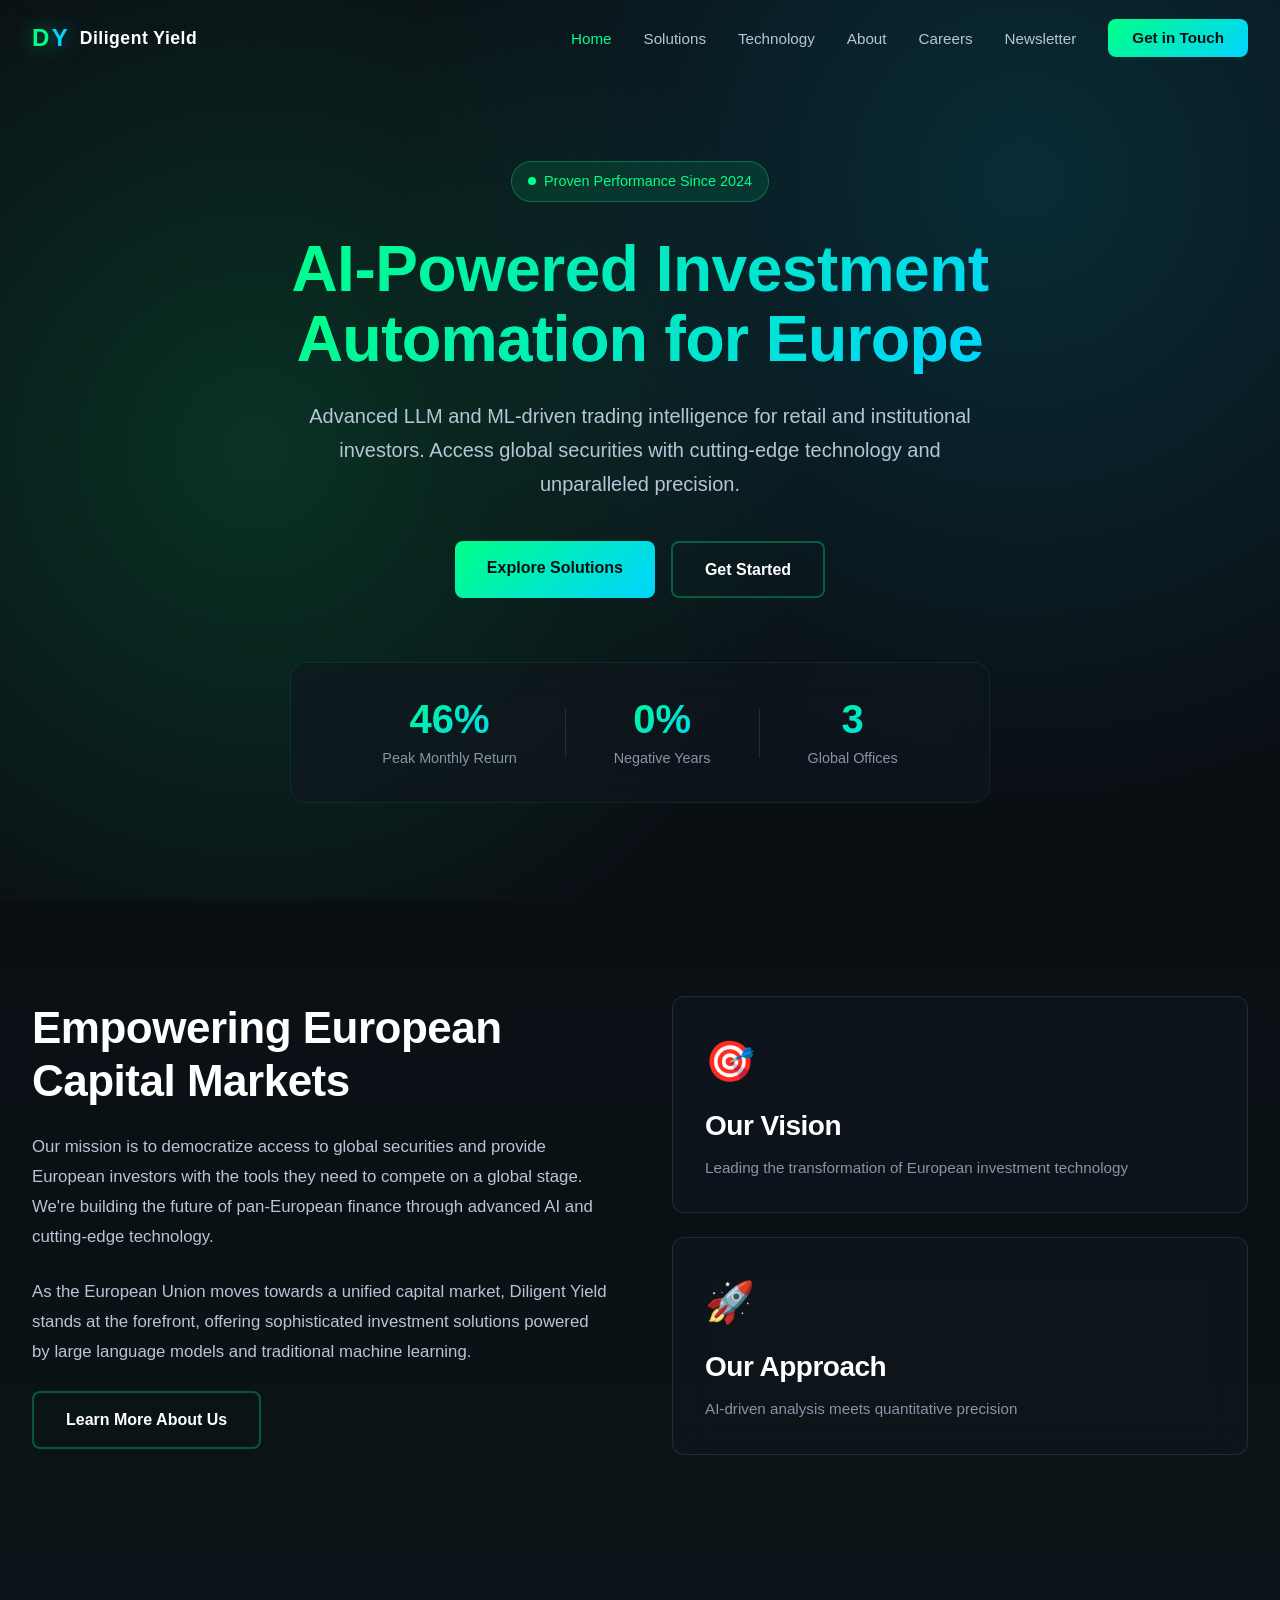
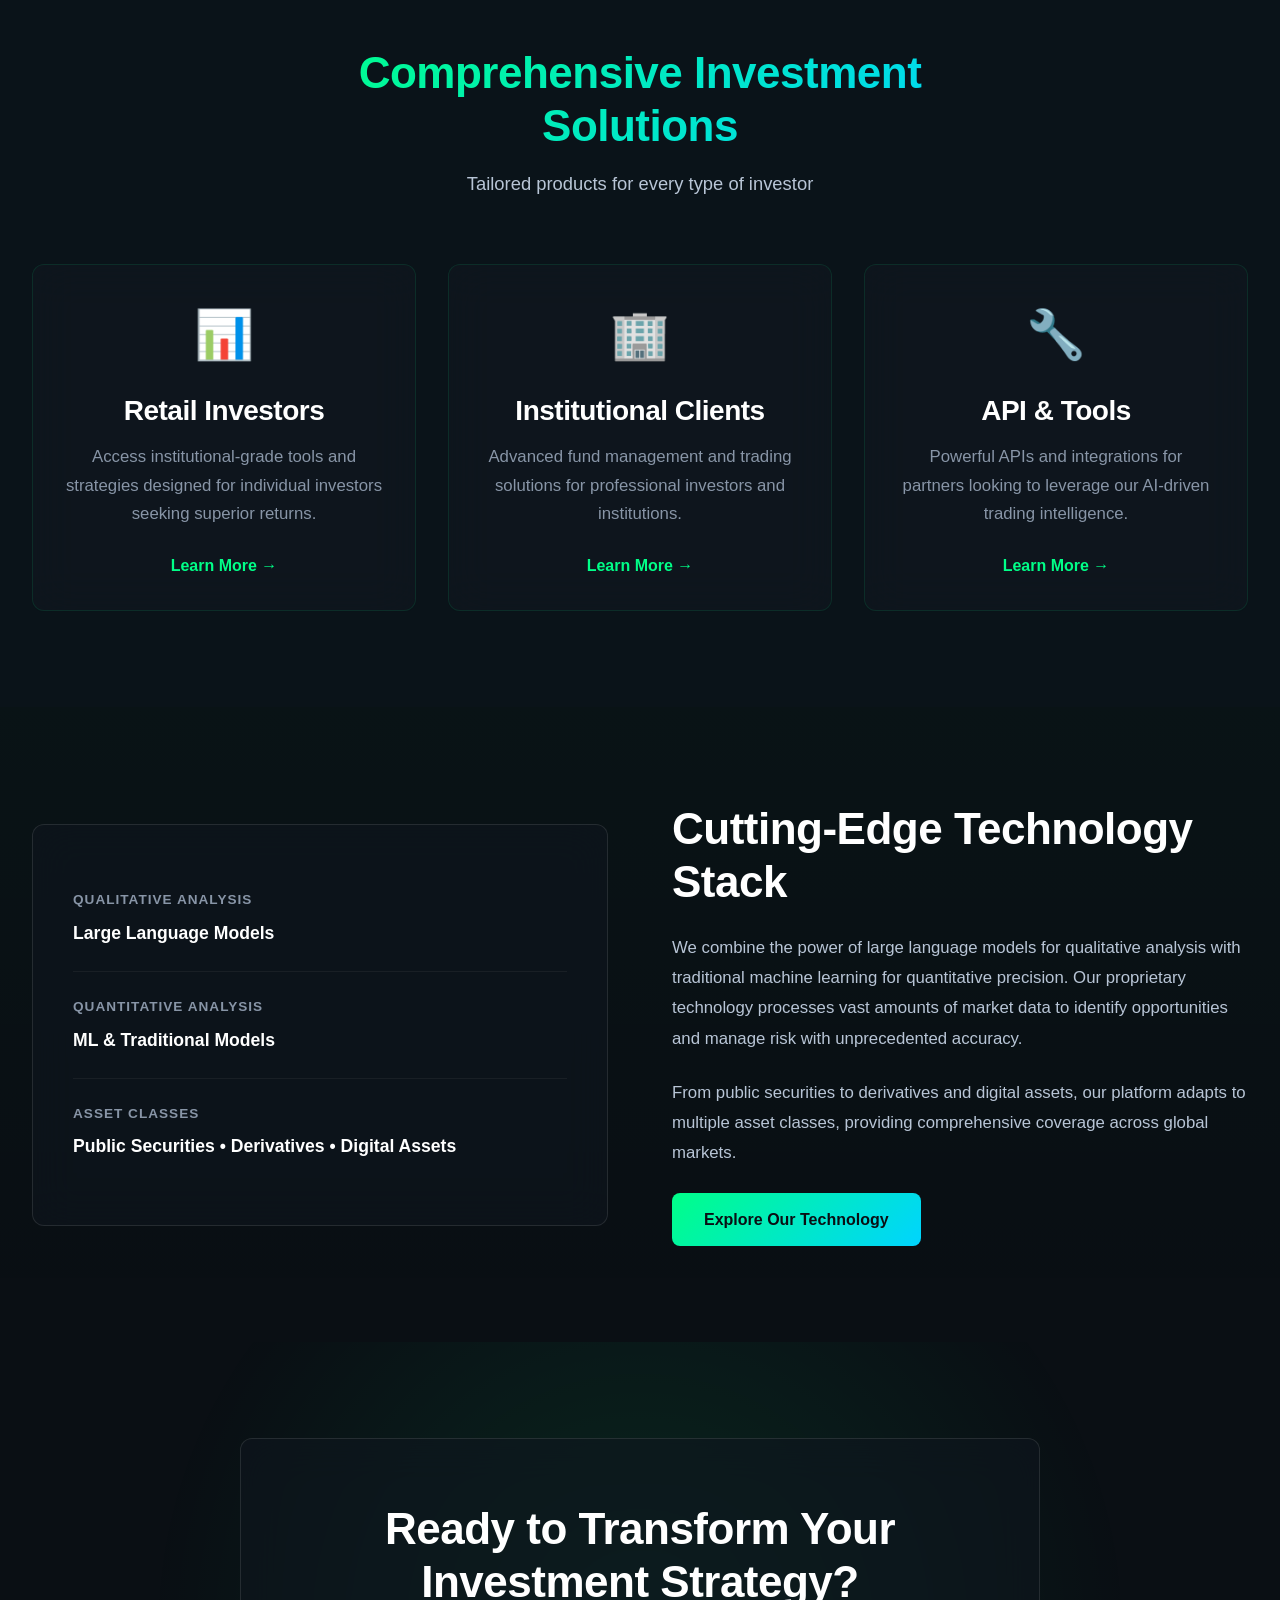
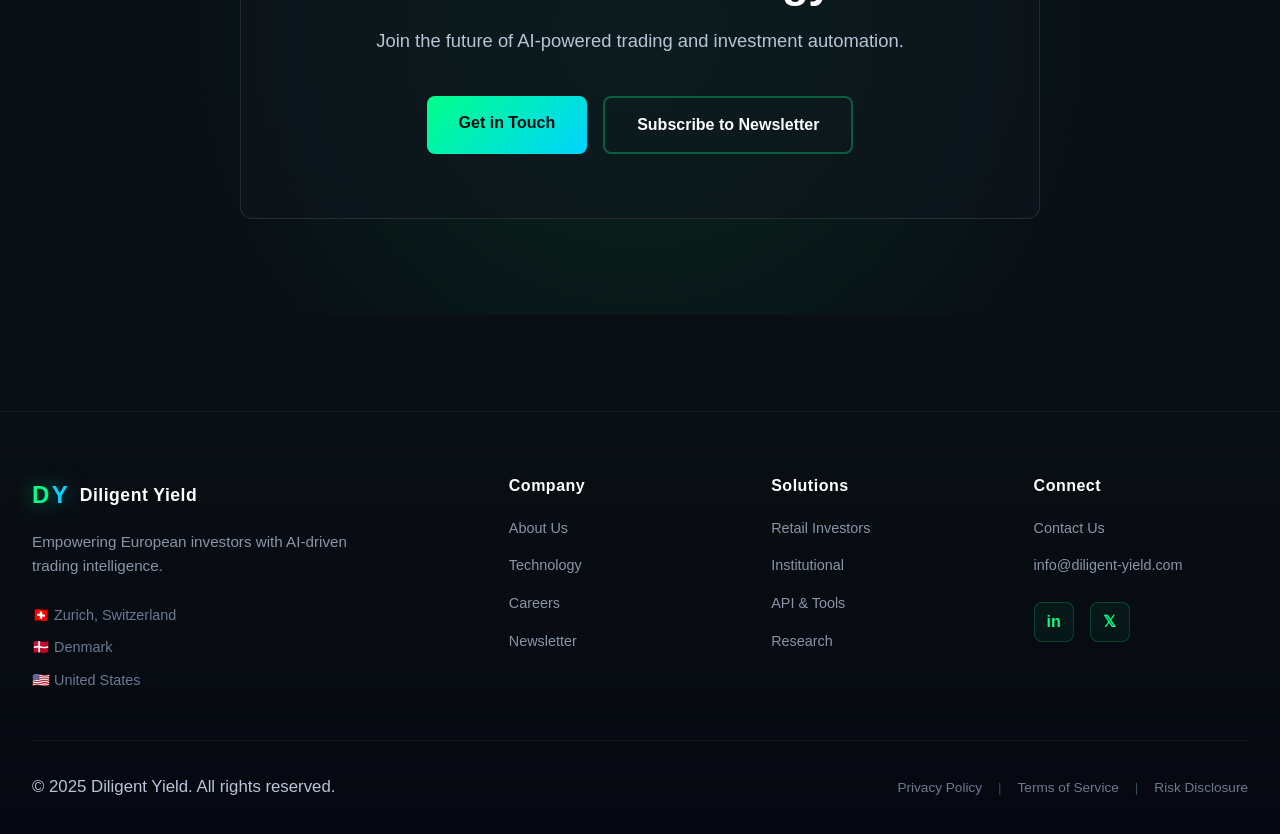
==== index.html @ 8ba4426b "start, basic files looking nice" ====
<!DOCTYPE html>
<html lang="en">
<head>
  <meta charset="UTF-8">
  <meta name="viewport" content="width=device-width, initial-scale=1.0">
  <meta name="description" content="Diligent Yield - AI-driven investment automation for European investors. Advanced LLM and ML-powered trading solutions.">
  <title>Diligent Yield | AI-Powered Investment Automation</title>
  
  <!-- CSS -->
  <link rel="stylesheet" href="assets/css/main.css">
  <link rel="stylesheet" href="assets/css/navbar.css">
  <link rel="stylesheet" href="assets/css/footer.css">
  <link rel="stylesheet" href="assets/css/home.css">
</head>
<body>
  
  <!-- Navbar -->
  <nav class="navbar" id="navbar">
    <div class="nav-container">
      <a href="index.html" class="nav-logo">
        <div class="logo-icon">
          <span class="logo-d">D</span>
          <span class="logo-y">Y</span>
        </div>
        <span class="logo-text">Diligent Yield</span>
      </a>
      
      <button class="nav-toggle" id="navToggle" aria-label="Toggle navigation">
        <span class="hamburger"></span>
        <span class="hamburger"></span>
        <span class="hamburger"></span>
      </button>
      
      <ul class="nav-menu" id="navMenu">
        <li class="nav-item">
          <a href="index.html" class="nav-link">Home</a>
        </li>
        <li class="nav-item">
          <a href="solutions.html" class="nav-link">Solutions</a>
        </li>
        <li class="nav-item">
          <a href="technology.html" class="nav-link">Technology</a>
        </li>
        <li class="nav-item">
          <a href="about.html" class="nav-link">About</a>
        </li>
        <li class="nav-item">
          <a href="careers.html" class="nav-link">Careers</a>
        </li>
        <li class="nav-item">
          <a href="newsletter.html" class="nav-link">Newsletter</a>
        </li>
        <li class="nav-item">
          <a href="contact.html" class="nav-link nav-link-cta">Get in Touch</a>
        </li>
      </ul>
    </div>
  </nav>

  <!-- Hero Section -->
  <section class="hero">
    <div class="hero-bg"></div>
    <div class="container">
      <div class="hero-content">
        <div class="hero-badge">
          <span class="badge-dot"></span>
          Proven Performance Since 2024
        </div>
        <h1 class="hero-title">
          AI-Powered Investment<br>
          <span class="gradient-text">Automation for Europe</span>
        </h1>
        <p class="hero-description">
          Advanced LLM and ML-driven trading intelligence for retail and institutional investors. 
          Access global securities with cutting-edge technology and unparalleled precision.
        </p>
        <div class="hero-cta">
          <a href="solutions.html" class="btn btn-primary">Explore Solutions</a>
          <a href="contact.html" class="btn btn-secondary">Get Started</a>
        </div>
        
        <div class="hero-stats">
          <div class="stat-item">
            <div class="stat-value" data-target="100">0</div>
            <div class="stat-label">Peak Monthly Return</div>
          </div>
          <div class="stat-divider"></div>
          <div class="stat-item">
            <div class="stat-value" data-target="0">0</div>
            <div class="stat-label">Negative Years</div>
          </div>
          <div class="stat-divider"></div>
          <div class="stat-item">
            <div class="stat-value">3</div>
            <div class="stat-label">Global Offices</div>
          </div>
        </div>
      </div>
    </div>
  </section>

  <!-- Mission Section -->
  <section class="section mission-section">
    <div class="container">
      <div class="mission-grid">
        <div class="mission-content">
          <h2>Empowering European Capital Markets</h2>
          <p>
            Our mission is to democratize access to global securities and provide European investors 
            with the tools they need to compete on a global stage. We're building the future of 
            pan-European finance through advanced AI and cutting-edge technology.
          </p>
          <p>
            As the European Union moves towards a unified capital market, Diligent Yield stands 
            at the forefront, offering sophisticated investment solutions powered by large language 
            models and traditional machine learning.
          </p>
          <a href="about.html" class="btn btn-secondary">Learn More About Us</a>
        </div>
        <div class="mission-visual">
          <div class="visual-card glass">
            <div class="card-icon">🎯</div>
            <h3>Our Vision</h3>
            <p>Leading the transformation of European investment technology</p>
          </div>
          <div class="visual-card glass">
            <div class="card-icon">🚀</div>
            <h3>Our Approach</h3>
            <p>AI-driven analysis meets quantitative precision</p>
          </div>
        </div>
      </div>
    </div>
  </section>

  <!-- Solutions Overview -->
  <section class="section solutions-overview">
    <div class="container">
      <div class="section-header">
        <h2 class="gradient-text">Comprehensive Investment Solutions</h2>
        <p>Tailored products for every type of investor</p>
      </div>
      
      <div class="grid grid-3 solutions-grid">
        <div class="card solution-card">
          <div class="solution-icon">📊</div>
          <h3>Retail Investors</h3>
          <p>Access institutional-grade tools and strategies designed for individual investors seeking superior returns.</p>
          <a href="solutions.html#retail" class="solution-link">Learn More →</a>
        </div>
        
        <div class="card solution-card">
          <div class="solution-icon">🏢</div>
          <h3>Institutional Clients</h3>
          <p>Advanced fund management and trading solutions for professional investors and institutions.</p>
          <a href="solutions.html#institutional" class="solution-link">Learn More →</a>
        </div>
        
        <div class="card solution-card">
          <div class="solution-icon">🔧</div>
          <h3>API & Tools</h3>
          <p>Powerful APIs and integrations for partners looking to leverage our AI-driven trading intelligence.</p>
          <a href="solutions.html#api" class="solution-link">Learn More →</a>
        </div>
      </div>
    </div>
  </section>

  <!-- Technology Highlight -->
  <section class="section tech-section">
    <div class="container">
      <div class="tech-grid">
        <div class="tech-visual">
          <div class="tech-stack glass">
            <div class="stack-item">
              <span class="stack-label">Qualitative Analysis</span>
              <span class="stack-tech">Large Language Models</span>
            </div>
            <div class="stack-item">
              <span class="stack-label">Quantitative Analysis</span>
              <span class="stack-tech">ML & Traditional Models</span>
            </div>
            <div class="stack-item">
              <span class="stack-label">Asset Classes</span>
              <span class="stack-tech">Public Securities • Derivatives • Digital Assets</span>
            </div>
          </div>
        </div>
        <div class="tech-content">
          <h2>Cutting-Edge Technology Stack</h2>
          <p>
            We combine the power of large language models for qualitative analysis with traditional 
            machine learning for quantitative precision. Our proprietary technology processes vast 
            amounts of market data to identify opportunities and manage risk with unprecedented accuracy.
          </p>
          <p>
            From public securities to derivatives and digital assets, our platform adapts to multiple 
            asset classes, providing comprehensive coverage across global markets.
          </p>
          <a href="technology.html" class="btn btn-primary">Explore Our Technology</a>
        </div>
      </div>
    </div>
  </section>

  <!-- CTA Section -->
  <section class="section cta-section">
    <div class="container">
      <div class="cta-card glass">
        <h2>Ready to Transform Your Investment Strategy?</h2>
        <p>Join the future of AI-powered trading and investment automation.</p>
        <div class="cta-buttons">
          <a href="contact.html" class="btn btn-primary">Get in Touch</a>
          <a href="newsletter.html" class="btn btn-secondary">Subscribe to Newsletter</a>
        </div>
      </div>
    </div>
  </section>

  <!-- Footer -->
  <footer class="footer">
    <div class="footer-container">
      <div class="footer-grid">
        <div class="footer-column footer-brand">
          <div class="footer-logo">
            <div class="logo-icon">
              <span class="logo-d">D</span>
              <span class="logo-y">Y</span>
            </div>
            <span class="logo-text">Diligent Yield</span>
          </div>
          <p class="footer-tagline">Empowering European investors with AI-driven trading intelligence.</p>
          <div class="footer-locations">
            <p>🇨🇭 Zurich, Switzerland</p>
            <p>🇩🇰 Denmark</p>
            <p>🇺🇸 United States</p>
          </div>
        </div>
        
        <div class="footer-column">
          <h4 class="footer-heading">Company</h4>
          <ul class="footer-links">
            <li><a href="about.html">About Us</a></li>
            <li><a href="technology.html">Technology</a></li>
            <li><a href="careers.html">Careers</a></li>
            <li><a href="newsletter.html">Newsletter</a></li>
          </ul>
        </div>
        
        <div class="footer-column">
          <h4 class="footer-heading">Solutions</h4>
          <ul class="footer-links">
            <li><a href="solutions.html#retail">Retail Investors</a></li>
            <li><a href="solutions.html#institutional">Institutional</a></li>
            <li><a href="solutions.html#api">API & Tools</a></li>
            <li><a href="solutions.html#research">Research</a></li>
          </ul>
        </div>
        
        <div class="footer-column">
          <h4 class="footer-heading">Connect</h4>
          <ul class="footer-links">
            <li><a href="contact.html">Contact Us</a></li>
            <li><a href="mailto:info@diligent-yield.com">info@diligent-yield.com</a></li>
          </ul>
          <div class="footer-social">
            <a href="#" aria-label="LinkedIn" class="social-link">in</a>
            <a href="#" aria-label="Twitter" class="social-link">𝕏</a>
          </div>
        </div>
      </div>
      
      <div class="footer-bottom">
        <p>&copy; 2025 Diligent Yield. All rights reserved.</p>
        <div class="footer-legal">
          <a href="#">Privacy Policy</a>
          <span class="separator">|</span>
          <a href="#">Terms of Service</a>
          <span class="separator">|</span>
          <a href="#">Risk Disclosure</a>
        </div>
      </div>
    </div>
  </footer>

  <!-- JavaScript -->
  <script src="assets/js/navbar.js"></script>
  <script src="assets/js/animations.js"></script>
</body>
</html>
---- assets/css/main.css ----
/* Global Styles */
* {
  margin: 0;
  padding: 0;
  box-sizing: border-box;
}

:root {
  /* Colors */
  --primary-green: #00ff88;
  --primary-teal: #00d4ff;
  --primary-blue: #0066ff;
  --dark-bg: #0a0f14;
  --darker-bg: #050810;
  --card-bg: rgba(15, 23, 30, 0.8);
  --text-primary: #ffffff;
  --text-secondary: #b8c5d6;
  --text-muted: #8895a7;
  
  /* Gradients */
  --gradient-primary: linear-gradient(135deg, #00ff88, #00d4ff);
  --gradient-secondary: linear-gradient(135deg, #00d4ff, #0066ff);
  --gradient-bg: linear-gradient(180deg, #0a0f14 0%, #050810 100%);
  
  /* Spacing */
  --section-padding: 6rem 0;
  --container-max-width: 1400px;
  
  /* Border Radius */
  --radius-sm: 8px;
  --radius-md: 12px;
  --radius-lg: 16px;
}

body {
  font-family: -apple-system, BlinkMacSystemFont, 'Segoe UI', 'Roboto', 'Oxygen', 'Ubuntu', 'Cantarell', sans-serif;
  background: var(--dark-bg);
  color: var(--text-primary);
  line-height: 1.6;
  overflow-x: hidden;
  -webkit-font-smoothing: antialiased;
  -moz-osx-font-smoothing: grayscale;
}

/* Container */
.container {
  max-width: var(--container-max-width);
  margin: 0 auto;
  padding: 0 2rem;
}

/* Section */
.section {
  padding: var(--section-padding);
  position: relative;
}

/* Typography */
h1, h2, h3, h4, h5, h6 {
  font-weight: 700;
  line-height: 1.2;
  letter-spacing: -0.5px;
}

h1 {
  font-size: 3.5rem;
  background: var(--gradient-primary);
  -webkit-background-clip: text;
  -webkit-text-fill-color: transparent;
  background-clip: text;
}

h2 {
  font-size: 2.75rem;
  margin-bottom: 1rem;
}

h3 {
  font-size: 1.75rem;
  margin-bottom: 0.75rem;
}

p {
  color: var(--text-secondary);
  font-size: 1.05rem;
  line-height: 1.7;
}

/* Buttons */
.btn {
  display: inline-block;
  padding: 0.875rem 2rem;
  border-radius: var(--radius-sm);
  font-size: 1rem;
  font-weight: 600;
  text-decoration: none;
  transition: all 0.3s ease;
  border: none;
  cursor: pointer;
  text-align: center;
}

.btn-primary {
  background: var(--gradient-primary);
  color: var(--dark-bg);
}

.btn-primary:hover {
  transform: translateY(-3px);
  box-shadow: 0 10px 30px rgba(0, 255, 136, 0.3);
}

.btn-secondary {
  background: transparent;
  color: var(--text-primary);
  border: 2px solid rgba(0, 255, 136, 0.3);
}

.btn-secondary:hover {
  border-color: var(--primary-green);
  background: rgba(0, 255, 136, 0.1);
}

/* Cards */
.card {
  background: var(--card-bg);
  backdrop-filter: blur(20px);
  border: 1px solid rgba(0, 255, 136, 0.1);
  border-radius: var(--radius-md);
  padding: 2rem;
  transition: all 0.3s ease;
}

.card:hover {
  transform: translateY(-5px);
  border-color: rgba(0, 255, 136, 0.3);
  box-shadow: 0 15px 40px rgba(0, 255, 136, 0.15);
}

/* Glassmorphism effect */
.glass {
  background: rgba(15, 23, 30, 0.6);
  backdrop-filter: blur(20px);
  border: 1px solid rgba(255, 255, 255, 0.1);
  border-radius: var(--radius-md);
}

/* Grid Layouts */
.grid {
  display: grid;
  gap: 2rem;
}

.grid-2 {
  grid-template-columns: repeat(2, 1fr);
}

.grid-3 {
  grid-template-columns: repeat(3, 1fr);
}

.grid-4 {
  grid-template-columns: repeat(4, 1fr);
}

/* Animations */
@keyframes fadeInUp {
  from {
    opacity: 0;
    transform: translateY(30px);
  }
  to {
    opacity: 1;
    transform: translateY(0);
  }
}

.fade-in-up {
  animation: fadeInUp 0.8s ease forwards;
}

/* Gradient Text */
.gradient-text {
  background: var(--gradient-primary);
  -webkit-background-clip: text;
  -webkit-text-fill-color: transparent;
  background-clip: text;
}

/* Divider */
.divider {
  height: 1px;
  background: linear-gradient(90deg, transparent, rgba(0, 255, 136, 0.3), transparent);
  margin: 4rem 0;
}

/* Scroll padding for fixed navbar */
html {
  scroll-padding-top: 100px;
  scroll-behavior: smooth;
}

/* Responsive Typography */
@media (max-width: 992px) {
  h1 {
    font-size: 2.75rem;
  }
  
  h2 {
    font-size: 2.25rem;
  }
  
  h3 {
    font-size: 1.5rem;
  }
}

@media (max-width: 768px) {
  :root {
    --section-padding: 4rem 0;
  }
  
  h1 {
    font-size: 2.25rem;
  }
  
  h2 {
    font-size: 1.875rem;
  }
  
  .grid-2,
  .grid-3,
  .grid-4 {
    grid-template-columns: 1fr;
  }
  
  .container {
    padding: 0 1.5rem;
  }
}

@media (max-width: 576px) {
  h1 {
    font-size: 1.875rem;
  }
  
  h2 {
    font-size: 1.625rem;
  }
  
  p {
    font-size: 1rem;
  }
  
  .btn {
    padding: 0.75rem 1.5rem;
    font-size: 0.95rem;
  }
}
---- assets/css/navbar.css ----
/* Navbar Styles */
.navbar {
  position: fixed;
  top: 0;
  left: 0;
  width: 100%;
  z-index: 1000;
  transition: all 0.3s ease;
  padding: 1.2rem 0;
}

.navbar.scrolled {
  background: rgba(10, 15, 20, 0.95);
  backdrop-filter: blur(20px);
  box-shadow: 0 4px 30px rgba(0, 255, 136, 0.1);
  border-bottom: 1px solid rgba(0, 255, 136, 0.1);
}

.nav-container {
  max-width: 1400px;
  margin: 0 auto;
  padding: 0 2rem;
  display: flex;
  justify-content: space-between;
  align-items: center;
}

/* Logo */
.nav-logo {
  display: flex;
  align-items: center;
  gap: 0.75rem;
  text-decoration: none;
  transition: transform 0.3s ease;
}

.nav-logo:hover {
  transform: translateY(-2px);
}

.logo-icon {
  display: flex;
  align-items: center;
  gap: 0.15rem;
  font-size: 1.5rem;
  font-weight: 700;
}

.logo-d {
  color: #00ff88;
  text-shadow: 0 0 20px rgba(0, 255, 136, 0.5);
}

.logo-y {
  color: #00d4ff;
  text-shadow: 0 0 20px rgba(0, 212, 255, 0.5);
}

.logo-text {
  color: #ffffff;
  font-size: 1.1rem;
  font-weight: 600;
  letter-spacing: 0.5px;
}

/* Navigation Menu */
.nav-menu {
  display: flex;
  list-style: none;
  gap: 2rem;
  align-items: center;
  margin: 0;
  padding: 0;
}

.nav-link {
  color: #b8c5d6;
  text-decoration: none;
  font-size: 0.95rem;
  font-weight: 500;
  transition: all 0.3s ease;
  padding: 0.5rem 0;
  position: relative;
}

.nav-link::after {
  content: '';
  position: absolute;
  bottom: 0;
  left: 0;
  width: 0;
  height: 2px;
  background: linear-gradient(90deg, #00ff88, #00d4ff);
  transition: width 0.3s ease;
}

.nav-link:hover {
  color: #ffffff;
}

.nav-link:hover::after {
  width: 100%;
}

/* CTA Button */
.nav-link-cta {
  background: linear-gradient(135deg, #00ff88, #00d4ff);
  color: #0a0f14;
  padding: 0.65rem 1.5rem;
  border-radius: 8px;
  font-weight: 600;
  transition: all 0.3s ease;
}

.nav-link-cta::after {
  display: none;
}

.nav-link-cta:hover {
  transform: translateY(-2px);
  box-shadow: 0 8px 25px rgba(0, 255, 136, 0.3);
  color: #0a0f14;
}

/* Mobile Toggle */
.nav-toggle {
  display: none;
  flex-direction: column;
  gap: 0.4rem;
  background: none;
  border: none;
  cursor: pointer;
  padding: 0.5rem;
}

.hamburger {
  width: 25px;
  height: 2px;
  background: #00ff88;
  transition: all 0.3s ease;
  border-radius: 2px;
}

/* Responsive */
@media (max-width: 768px) {
  .nav-toggle {
    display: flex;
  }
  
  .nav-menu {
    position: fixed;
    top: 70px;
    left: -100%;
    flex-direction: column;
    background: rgba(10, 15, 20, 0.98);
    backdrop-filter: blur(20px);
    width: 100%;
    padding: 2rem;
    gap: 1.5rem;
    transition: left 0.3s ease;
    box-shadow: 0 4px 30px rgba(0, 0, 0, 0.5);
    border-top: 1px solid rgba(0, 255, 136, 0.1);
  }
  
  .nav-menu.active {
    left: 0;
  }
  
  .nav-item {
    width: 100%;
    text-align: center;
  }
  
  .nav-link {
    display: block;
    padding: 0.75rem;
  }
  
  .nav-toggle.active .hamburger:nth-child(1) {
    transform: rotate(45deg) translate(6px, 6px);
  }
  
  .nav-toggle.active .hamburger:nth-child(2) {
    opacity: 0;
  }
  
  .nav-toggle.active .hamburger:nth-child(3) {
    transform: rotate(-45deg) translate(6px, -6px);
  }
}
---- assets/css/footer.css ----
/* Footer Styles */
.footer {
  background: linear-gradient(180deg, #0a0f14 0%, #050810 100%);
  border-top: 1px solid rgba(0, 255, 136, 0.1);
  padding: 4rem 0 2rem;
  margin-top: 6rem;
}

.footer-container {
  max-width: 1400px;
  margin: 0 auto;
  padding: 0 2rem;
}

.footer-grid {
  display: grid;
  grid-template-columns: 2fr 1fr 1fr 1fr;
  gap: 3rem;
  margin-bottom: 3rem;
}

/* Brand Column */
.footer-brand {
  max-width: 350px;
}

.footer-logo {
  display: flex;
  align-items: center;
  gap: 0.75rem;
  margin-bottom: 1rem;
}

.footer-tagline {
  color: #8895a7;
  line-height: 1.6;
  margin-bottom: 1.5rem;
  font-size: 0.95rem;
}

.footer-locations {
  display: flex;
  flex-direction: column;
  gap: 0.5rem;
}

.footer-locations p {
  color: #6b7a8f;
  font-size: 0.9rem;
  margin: 0;
}

/* Footer Columns */
.footer-column {
  display: flex;
  flex-direction: column;
}

.footer-heading {
  color: #ffffff;
  font-size: 1rem;
  font-weight: 600;
  margin-bottom: 1.25rem;
  letter-spacing: 0.5px;
}

.footer-links {
  list-style: none;
  padding: 0;
  margin: 0;
  display: flex;
  flex-direction: column;
  gap: 0.75rem;
}

.footer-links a {
  color: #8895a7;
  text-decoration: none;
  font-size: 0.9rem;
  transition: all 0.3s ease;
  display: inline-block;
}

.footer-links a:hover {
  color: #00ff88;
  transform: translateX(5px);
}

/* Social Links */
.footer-social {
  display: flex;
  gap: 1rem;
  margin-top: 1.5rem;
}

.social-link {
  width: 40px;
  height: 40px;
  border-radius: 8px;
  background: rgba(0, 255, 136, 0.05);
  border: 1px solid rgba(0, 255, 136, 0.2);
  display: flex;
  align-items: center;
  justify-content: center;
  color: #00ff88;
  text-decoration: none;
  font-weight: 600;
  transition: all 0.3s ease;
}

.social-link:hover {
  background: rgba(0, 255, 136, 0.15);
  border-color: #00ff88;
  transform: translateY(-3px);
  box-shadow: 0 8px 20px rgba(0, 255, 136, 0.2);
}

/* Footer Bottom */
.footer-bottom {
  display: flex;
  justify-content: space-between;
  align-items: center;
  padding-top: 2rem;
  border-top: 1px solid rgba(255, 255, 255, 0.05);
  color: #6b7a8f;
  font-size: 0.85rem;
}

.footer-legal {
  display: flex;
  gap: 1rem;
  align-items: center;
}

.footer-legal a {
  color: #6b7a8f;
  text-decoration: none;
  transition: color 0.3s ease;
}

.footer-legal a:hover {
  color: #00ff88;
}

.separator {
  color: #3a4855;
}

/* Responsive */
@media (max-width: 992px) {
  .footer-grid {
    grid-template-columns: 1fr 1fr;
    gap: 2.5rem;
  }
  
  .footer-brand {
    grid-column: 1 / -1;
    max-width: 100%;
  }
}

@media (max-width: 576px) {
  .footer {
    padding: 3rem 0 1.5rem;
  }
  
  .footer-grid {
    grid-template-columns: 1fr;
    gap: 2rem;
  }
  
  .footer-bottom {
    flex-direction: column;
    gap: 1rem;
    text-align: center;
  }
  
  .footer-legal {
    flex-wrap: wrap;
    justify-content: center;
  }
}
---- assets/css/home.css ----
/* Home Page Specific Styles */

/* Hero Section */
.hero {
  min-height: 100vh;
  display: flex;
  align-items: center;
  position: relative;
  padding: 8rem 0 4rem;
  overflow: hidden;
}

.hero-bg {
  position: absolute;
  top: 0;
  left: 0;
  width: 100%;
  height: 100%;
  background: radial-gradient(circle at 20% 50%, rgba(0, 255, 136, 0.15) 0%, transparent 50%),
              radial-gradient(circle at 80% 20%, rgba(0, 212, 255, 0.15) 0%, transparent 50%);
  z-index: 0;
}

.hero-content {
  position: relative;
  z-index: 1;
  max-width: 900px;
  margin: 0 auto;
  text-align: center;
}

.hero-badge {
  display: inline-flex;
  align-items: center;
  gap: 0.5rem;
  padding: 0.5rem 1rem;
  background: rgba(0, 255, 136, 0.1);
  border: 1px solid rgba(0, 255, 136, 0.3);
  border-radius: 50px;
  color: #00ff88;
  font-size: 0.9rem;
  font-weight: 500;
  margin-bottom: 2rem;
  animation: fadeInUp 0.8s ease;
}

.badge-dot {
  width: 8px;
  height: 8px;
  background: #00ff88;
  border-radius: 50%;
  animation: pulse 2s infinite;
}

@keyframes pulse {
  0%, 100% {
    opacity: 1;
    transform: scale(1);
  }
  50% {
    opacity: 0.5;
    transform: scale(1.2);
  }
}

.hero-title {
  font-size: 4rem;
  line-height: 1.1;
  margin-bottom: 1.5rem;
  animation: fadeInUp 0.8s ease 0.2s backwards;
}

.hero-description {
  font-size: 1.25rem;
  color: #b8c5d6;
  max-width: 700px;
  margin: 0 auto 2.5rem;
  line-height: 1.7;
  animation: fadeInUp 0.8s ease 0.4s backwards;
}

.hero-cta {
  display: flex;
  gap: 1rem;
  justify-content: center;
  margin-bottom: 4rem;
  animation: fadeInUp 0.8s ease 0.6s backwards;
}

/* Hero Stats */
.hero-stats {
  display: flex;
  justify-content: center;
  align-items: center;
  gap: 3rem;
  padding: 2rem;
  background: rgba(15, 23, 30, 0.6);
  backdrop-filter: blur(20px);
  border: 1px solid rgba(0, 255, 136, 0.1);
  border-radius: 16px;
  animation: fadeInUp 0.8s ease 0.8s backwards;
}

.stat-item {
  text-align: center;
}

.stat-value {
  font-size: 2.5rem;
  font-weight: 700;
  background: linear-gradient(135deg, #00ff88, #00d4ff);
  -webkit-background-clip: text;
  -webkit-text-fill-color: transparent;
  background-clip: text;
  line-height: 1.2;
}

.stat-label {
  font-size: 0.9rem;
  color: #8895a7;
  margin-top: 0.25rem;
}

.stat-divider {
  width: 1px;
  height: 50px;
  background: rgba(255, 255, 255, 0.1);
}

/* Mission Section */
.mission-section {
  background: linear-gradient(180deg, transparent 0%, rgba(0, 255, 136, 0.02) 100%);
}

.mission-grid {
  display: grid;
  grid-template-columns: 1fr 1fr;
  gap: 4rem;
  align-items: center;
}

.mission-content h2 {
  margin-bottom: 1.5rem;
  color: #ffffff;
}

.mission-content p {
  margin-bottom: 1.5rem;
  line-height: 1.8;
}

.mission-visual {
  display: flex;
  flex-direction: column;
  gap: 1.5rem;
}

.visual-card {
  padding: 2rem;
  transition: all 0.3s ease;
}

.visual-card:hover {
  transform: translateX(10px);
  border-color: rgba(0, 255, 136, 0.3);
}

.card-icon {
  font-size: 2.5rem;
  margin-bottom: 1rem;
}

.visual-card h3 {
  color: #ffffff;
  margin-bottom: 0.75rem;
}

.visual-card p {
  color: #8895a7;
  font-size: 0.95rem;
}

/* Solutions Overview */
.solutions-overview {
  background: rgba(0, 212, 255, 0.02);
}

.section-header {
  text-align: center;
  max-width: 700px;
  margin: 0 auto 4rem;
}

.section-header h2 {
  margin-bottom: 1rem;
}

.section-header p {
  font-size: 1.15rem;
}

.solution-card {
  text-align: center;
  transition: all 0.3s ease;
}

.solution-icon {
  font-size: 3rem;
  margin-bottom: 1.25rem;
}

.solution-card h3 {
  color: #ffffff;
  margin-bottom: 1rem;
}

.solution-card p {
  margin-bottom: 1.5rem;
  color: #8895a7;
}

.solution-link {
  color: #00ff88;
  text-decoration: none;
  font-weight: 600;
  transition: all 0.3s ease;
  display: inline-block;
}

.solution-link:hover {
  transform: translateX(5px);
  color: #00d4ff;
}

/* Technology Section */
.tech-section {
  background: linear-gradient(180deg, rgba(0, 255, 136, 0.02) 0%, transparent 100%);
}

.tech-grid {
  display: grid;
  grid-template-columns: 1fr 1fr;
  gap: 4rem;
  align-items: center;
}

.tech-stack {
  padding: 2.5rem;
}

.stack-item {
  display: flex;
  flex-direction: column;
  gap: 0.5rem;
  padding: 1.5rem 0;
  border-bottom: 1px solid rgba(255, 255, 255, 0.05);
}

.stack-item:last-child {
  border-bottom: none;
}

.stack-label {
  color: #8895a7;
  font-size: 0.85rem;
  text-transform: uppercase;
  letter-spacing: 1px;
  font-weight: 600;
}

.stack-tech {
  color: #ffffff;
  font-size: 1.1rem;
  font-weight: 600;
}

.tech-content h2 {
  margin-bottom: 1.5rem;
}

.tech-content p {
  margin-bottom: 1.5rem;
  line-height: 1.8;
}

/* CTA Section */
.cta-section {
  background: radial-gradient(circle at center, rgba(0, 255, 136, 0.1) 0%, transparent 70%);
}

.cta-card {
  text-align: center;
  padding: 4rem 3rem;
  max-width: 800px;
  margin: 0 auto;
}

.cta-card h2 {
  margin-bottom: 1rem;
  color: #ffffff;
}

.cta-card p {
  font-size: 1.15rem;
  margin-bottom: 2.5rem;
}

.cta-buttons {
  display: flex;
  gap: 1rem;
  justify-content: center;
}

/* Responsive Design */
@media (max-width: 992px) {
  .hero-title {
    font-size: 3rem;
  }
  
  .mission-grid,
  .tech-grid {
    grid-template-columns: 1fr;
    gap: 3rem;
  }
  
  .tech-grid .tech-visual {
    order: 2;
  }
  
  .solutions-grid {
    grid-template-columns: 1fr;
  }
}

@media (max-width: 768px) {
  .hero {
    min-height: auto;
    padding: 6rem 0 3rem;
  }
  
  .hero-title {
    font-size: 2.5rem;
  }
  
  .hero-description {
    font-size: 1.1rem;
  }
  
  .hero-cta {
    flex-direction: column;
    align-items: stretch;
  }
  
  .hero-stats {
    flex-direction: column;
    gap: 2rem;
  }
  
  .stat-divider {
    width: 100%;
    height: 1px;
  }
  
  .cta-card {
    padding: 3rem 2rem;
  }
  
  .cta-buttons {
    flex-direction: column;
  }
}

@media (max-width: 576px) {
  .hero-title {
    font-size: 2rem;
  }
  
  .stat-value {
    font-size: 2rem;
  }
}
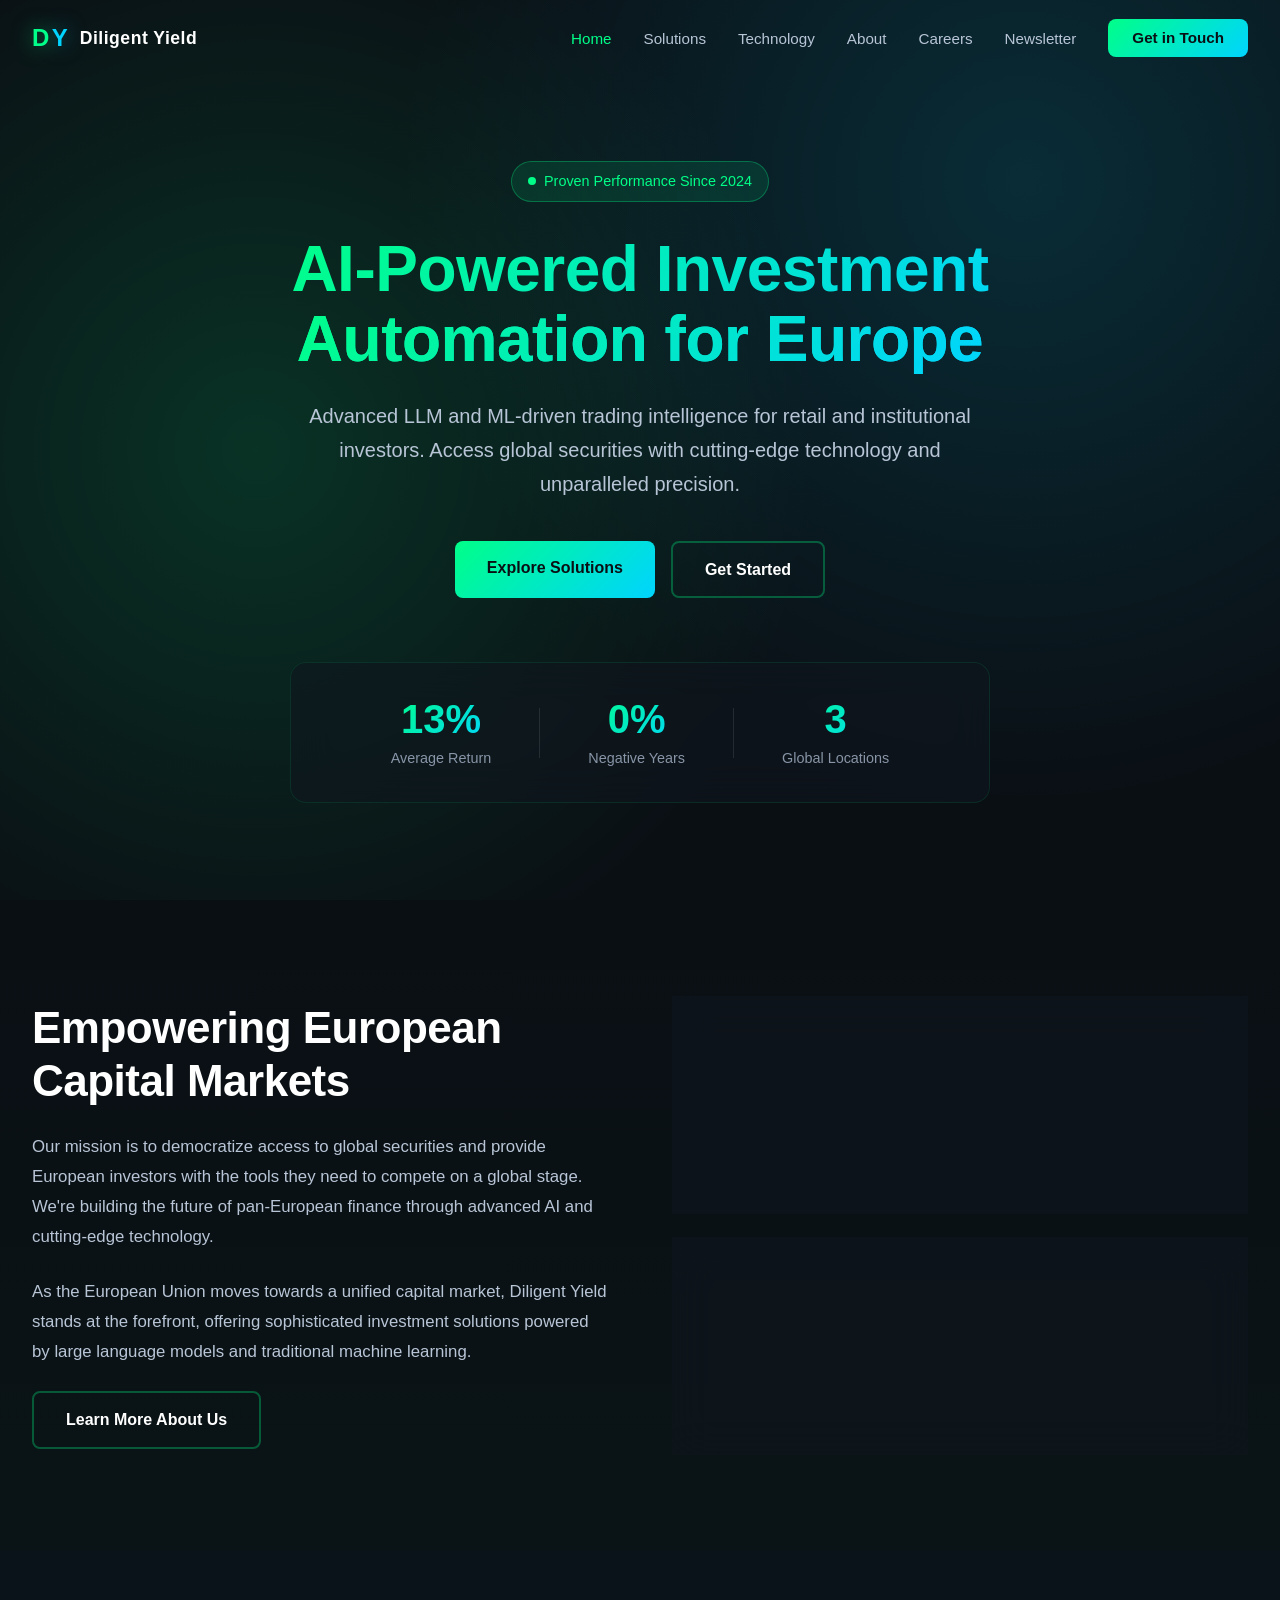
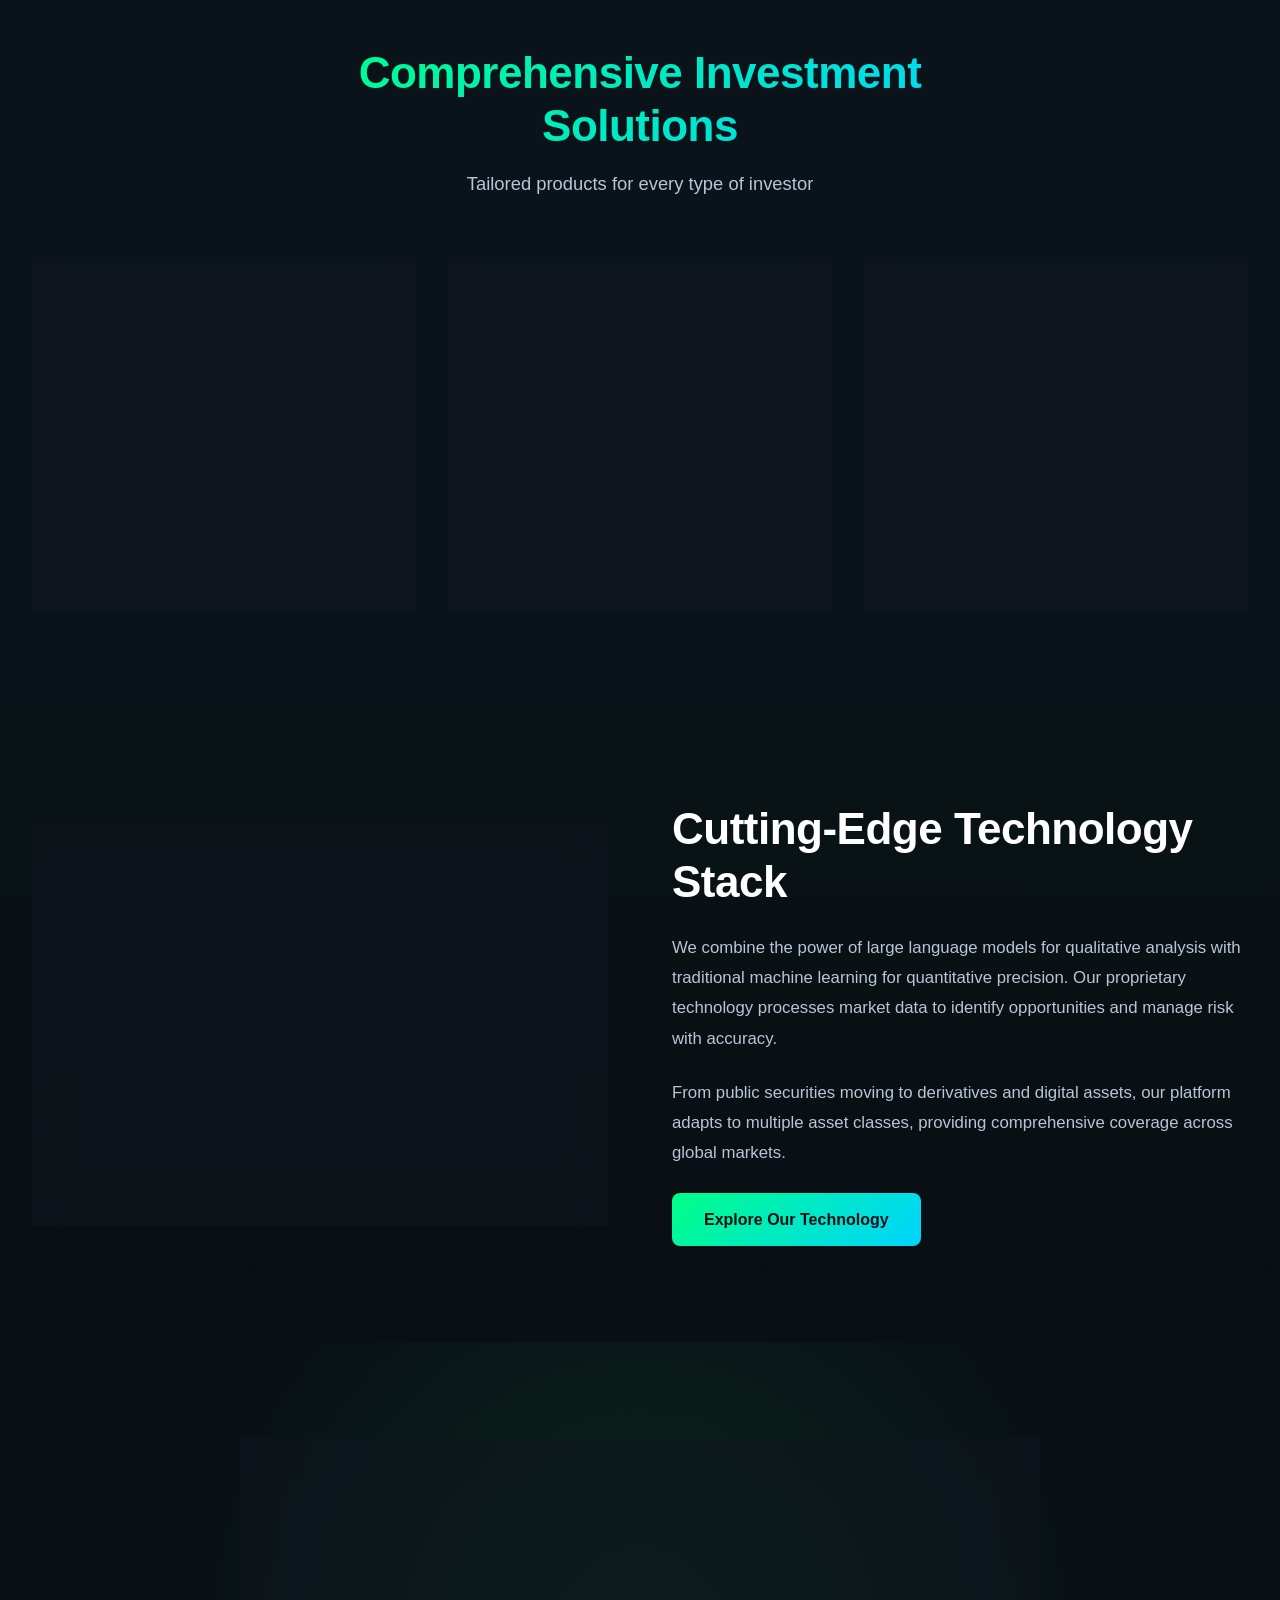
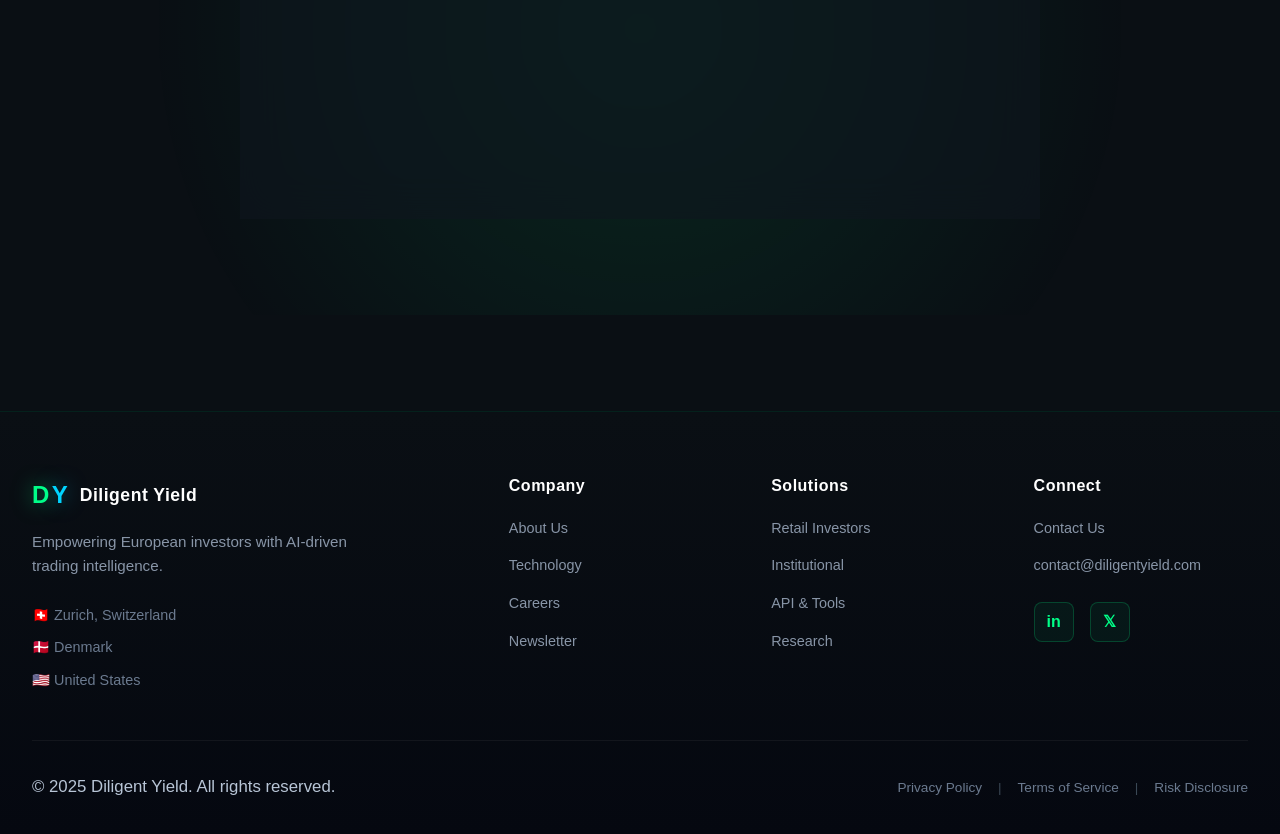
==== commit 2c379516: "work in progress and aimes" ====
--- a/index.html
+++ b/index.html
@@ -5,6 +5,7 @@
   <meta name="viewport" content="width=device-width, initial-scale=1.0">
   <meta name="description" content="Diligent Yield - AI-driven investment automation for European investors. Advanced LLM and ML-powered trading solutions.">
   <title>Diligent Yield | AI-Powered Investment Automation</title>
+  <link rel="icon" type="image/x-icon" href="assets/images/logo_DY.jpg">
   
   <!-- CSS -->
   <link rel="stylesheet" href="assets/css/main.css">
@@ -81,8 +82,8 @@
         
         <div class="hero-stats">
           <div class="stat-item">
-            <div class="stat-value" data-target="100">0</div>
-            <div class="stat-label">Peak Monthly Return</div>
+            <div class="stat-value" data-target="27">0</div>
+            <div class="stat-label">Average Return</div>
           </div>
           <div class="stat-divider"></div>
           <div class="stat-item">
@@ -92,7 +93,7 @@
           <div class="stat-divider"></div>
           <div class="stat-item">
             <div class="stat-value">3</div>
-            <div class="stat-label">Global Offices</div>
+            <div class="stat-label">Global Locations</div>
           </div>
         </div>
       </div>
@@ -159,7 +160,7 @@
         <div class="card solution-card">
           <div class="solution-icon">🔧</div>
           <h3>API & Tools</h3>
-          <p>Powerful APIs and integrations for partners looking to leverage our AI-driven trading intelligence.</p>
+          <p> APIs and integrations for partners looking to leverage our AI-driven trading intelligence.</p>
           <a href="solutions.html#api" class="solution-link">Learn More →</a>
         </div>
       </div>
@@ -190,11 +191,10 @@
           <h2>Cutting-Edge Technology Stack</h2>
           <p>
             We combine the power of large language models for qualitative analysis with traditional 
-            machine learning for quantitative precision. Our proprietary technology processes vast 
-            amounts of market data to identify opportunities and manage risk with unprecedented accuracy.
-          </p>
-          <p>
-            From public securities to derivatives and digital assets, our platform adapts to multiple 
+            machine learning for quantitative precision. Our proprietary technology processes market data to identify opportunities and manage risk with accuracy.
+          </p>
+          <p>
+            From public securities moving to derivatives and digital assets, our platform adapts to multiple 
             asset classes, providing comprehensive coverage across global markets.
           </p>
           <a href="technology.html" class="btn btn-primary">Explore Our Technology</a>
@@ -261,10 +261,10 @@
           <h4 class="footer-heading">Connect</h4>
           <ul class="footer-links">
             <li><a href="contact.html">Contact Us</a></li>
-            <li><a href="mailto:info@diligent-yield.com">info@diligent-yield.com</a></li>
+            <li><a href="mailto:contact@diligentyield.com">contact@diligentyield.com</a></li>
           </ul>
           <div class="footer-social">
-            <a href="#" aria-label="LinkedIn" class="social-link">in</a>
+            <a href="https:/linkedin.com/company/diligentyield" aria-label="LinkedIn" class="social-link">in</a>
             <a href="#" aria-label="Twitter" class="social-link">𝕏</a>
           </div>
         </div>
